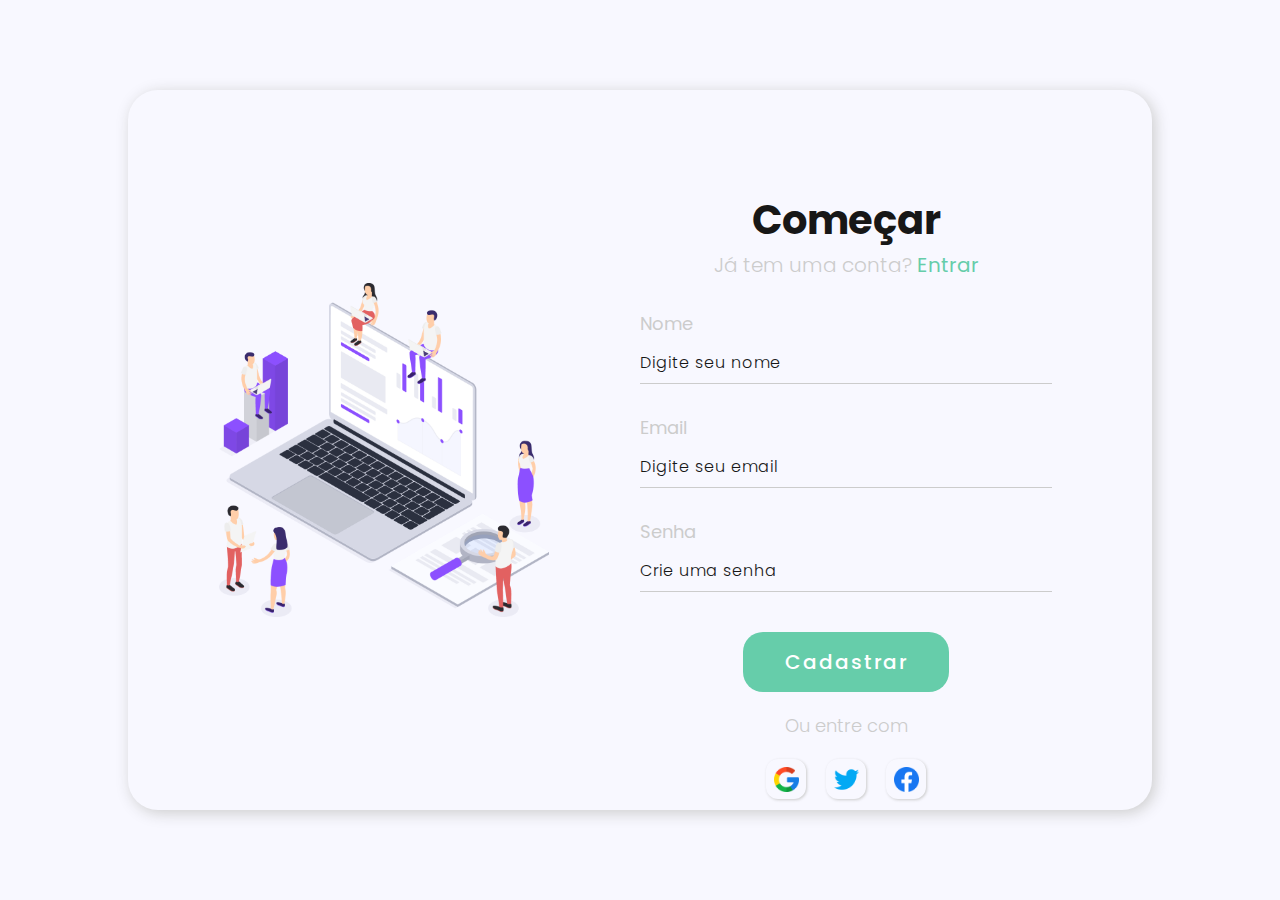
==== index.html @ 8dbf0e42 "subindo projeto ao github" ====
<!DOCTYPE html>
<html lang="en">
<head>

    <meta charset="UTF-8">
    <meta http-equiv="X-UA-Compatible" content="IE=edge">
    <meta name="viewport" content="width=device-width, initial-scale=1.0">
    <link rel="shortcut icon" href="assets/images/favicon-32x32.png" type="image/x-icon">
    <link rel="stylesheet"  type="text/css" href="assets/css/style.css">
    <title>Validador de Formulário</title>

</head>
<body>
    
    <main>
        <article>
            <div class="areaSignUp">
                <div class="areaImage">
                    <img src="assets/images/bg-image.png" alt="Image Background">
                </div>
                <div class="signUp">
                    <h2>Começar</h2>
                    <p>Já tem uma conta? <a href="" title="Entrar">Entrar</a></p>
                    <form action="">
                        <label for="">
                            Nome <br>
                            <input type="text" name="name" placeholder="Digite seu nome" data-rules="required/min=2">
                        </label>
                        <label for="">
                            Email <br>
                            <input type="email" name="email" placeholder="Digite seu email" data-rules="required/email">
                        </label>
                        <label for="">
                            Senha <br>
                            <input type="password" name="password" placeholder="Crie uma senha" data-rules="required/min=8">
                        </label>
                        <button>Cadastrar</button>
                    </form>
                    <p class="connectWith">Ou entre com</p>
                    <div class="areaSocials">
                        <a href="" class="icon" title="Conectar com google"><img src="assets/images/google.png" alt="Logo Google"></a>
                        <a href="" class="icon" title="Conectar com twitter"><img src="assets/images/twitter.png" alt="Logo Twitter"></a>
                        <a href="" class="icon" title="Conectar com facebook"><img src="assets/images/facebook.png" alt=""></a>
                    </div>
                </div>
            </div>
        </article>

    </main>

    <script src="assets/js/script.js"></script>
</body>
</html>
---- assets/css/style.css ----
/* FONTES */
@import url('https://fonts.googleapis.com/css2?family=Poppins:wght@100;200;300;400;500;600;700;800;900&display=swap');


* {
    margin:0;
    padding:0;
    border:0;
    box-sizing:border-box;
    font-family:'Poppins';
} 
main {
    background-color:#F8F8FF;
    height:100vh;
    display:flex;
    justify-content:center;
    align-items:center;
}
article {
    background-color:#F8F8FF;
    width:80%;
    height:80%;
    border-radius:30px;
    padding:50px;
    box-shadow:3px 3px 15px #CCC;
}
.areaSignUp {
    height:100%;
    display:flex;
}
.areaImage {
    flex:1;
    display:flex;
    justify-content:center;
    align-items:center;
}
.areaImage img {
    max-width:80%;
    max-height:80%;
}
.signUp {
    flex:1;
    display:flex;
    flex-direction:column;
    align-items:center;
    padding:50px;
}
.signUp h2 {
    color:#171717;
    font-size:40px;
}
.signUp p {
    color:#CCC;
    font-size:20px;
    font-weight:300;

}
.signUp p a {
    text-decoration:none;
    color:#66CDAA;
    font-weight:400;
}
.signUp form {
    margin-top:30px;
    width:100%;
    display:flex;
    flex-direction:column;
}
.signUp form label {
    color:#CCC;
    font-weight:400;
    font-size:18px;
    margin-bottom:30px;
}
.signUp form label input {
    width:100%;
    background-color:transparent;
    border-bottom:1px solid #CCC;
    outline:0;
    padding:8px 8px 8px 0;
    font-size:16px;
    margin-top:5px;
    font-weight:500;
    color:#171717;
    letter-spacing:1px;
}
.error {
    margin-top:5px;
    color:#FF6347;
}
.signUp form label input::placeholder {
    color:#171717;
    font-size:16px;
    font-weight:300;
}
.signUp form label input[type=password]::placeholder {
    letter-spacing:1px;
}
.signUp form label input[type=password] {
    letter-spacing:5px;
}
.signUp form button {
    padding:15px 20px;
    background-color:#66CDAA;
    border-radius:20px;
    width:50%;
    margin:auto;
    font-weight:500;
    color:#FFF;
    font-size:20px;
    letter-spacing:2px;
    margin-top:10px;
    cursor:pointer;
}
.signUp .connectWith {
    margin-top:20px;
    font-size:18px;
}
.signUp .areaSocials { 
    margin-top:20px;
    display:flex;
}
.areaSocials a {
    margin-right:20px;
    text-decoration:none;
    width:40px;
    height:40px;
    border-radius:30%;
    display:flex;
    justify-content:center;
    align-items:center;
    box-shadow:1px 1px 3px #CCC;
}
.areaSocials a:hover {
    background-color:#F5F5F5;
    transition:all ease 0.5s;
}
.areaSocials a:last-child {
    margin-right:0;
}
.areaSocials a img {
    max-width:25px;
    max-height:25px;
}
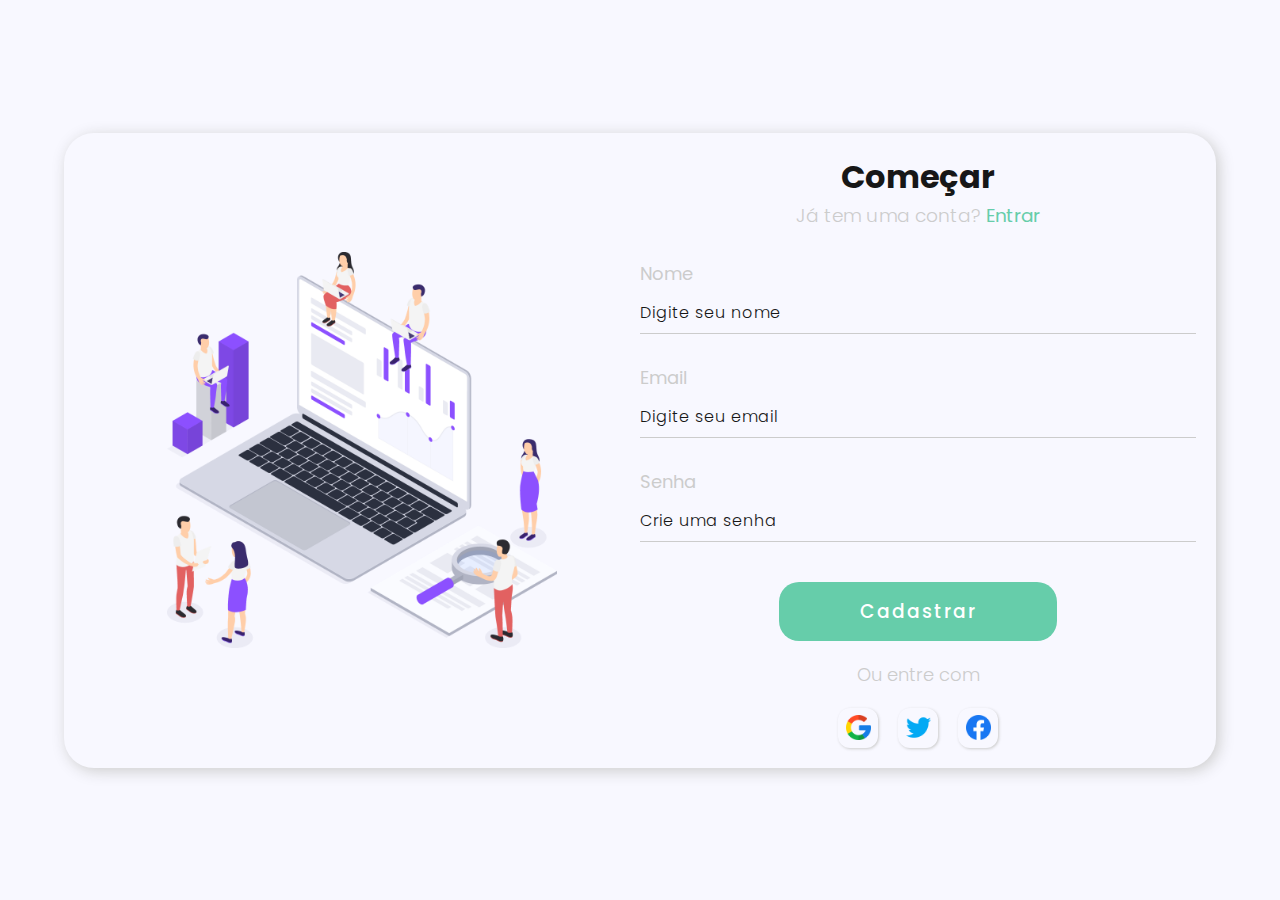
==== commit 762bacbf: "responsivizando a página" ====
--- a/index.html
+++ b/index.html
@@ -45,7 +45,6 @@
                 </div>
             </div>
         </article>
-
     </main>
 
     <script src="assets/js/script.js"></script>
--- a/assets/css/style.css
+++ b/assets/css/style.css
@@ -1,27 +1,26 @@
 /* FONTES */
 @import url('https://fonts.googleapis.com/css2?family=Poppins:wght@100;200;300;400;500;600;700;800;900&display=swap');
-
-
 * {
     margin:0;
     padding:0;
     border:0;
     box-sizing:border-box;
     font-family:'Poppins';
-} 
+}
 main {
+    min-height:100vh;
     background-color:#F8F8FF;
-    height:100vh;
     display:flex;
     justify-content:center;
     align-items:center;
 }
 article {
     background-color:#F8F8FF;
-    width:80%;
-    height:80%;
+    width:90vw;
+    height:100%;
+    max-height:800px;
     border-radius:30px;
-    padding:50px;
+    padding:20px;
     box-shadow:3px 3px 15px #CCC;
 }
 .areaSignUp {
@@ -35,25 +34,23 @@
     align-items:center;
 }
 .areaImage img {
-    max-width:80%;
-    max-height:80%;
+    max-width:70%;
+    max-height:70%;
 }
 .signUp {
     flex:1;
     display:flex;
     flex-direction:column;
     align-items:center;
-    padding:50px;
 }
 .signUp h2 {
     color:#171717;
-    font-size:40px;
+    font-size: calc(60% + 2.5vmin);
 }
 .signUp p {
     color:#CCC;
-    font-size:20px;
+    font-size:calc( 60% + 1vmin);
     font-weight:300;
-
 }
 .signUp p a {
     text-decoration:none;
@@ -85,6 +82,7 @@
     letter-spacing:1px;
 }
 .error {
+    font-size:15px;
     margin-top:5px;
     color:#FF6347;
 }
@@ -107,7 +105,7 @@
     margin:auto;
     font-weight:500;
     color:#FFF;
-    font-size:20px;
+    font-size:calc( 60% + 1vmin);
     letter-spacing:2px;
     margin-top:10px;
     cursor:pointer;
@@ -141,4 +139,38 @@
 .areaSocials a img {
     max-width:25px;
     max-height:25px;
-} +} 
+
+/* Responsivity */
+@media only screen and (max-width: 800px) {
+    main {
+        padding:30px;
+    }
+    article {
+        max-height:100%;
+        height:auto;
+    }
+    .areaSignUp {
+        flex-direction:column;
+    }
+    .areaImage img {
+        width:200px
+    }
+    .signUp {
+        margin-top:50px;
+    }
+    .signUp h2 {
+        font-size:30px;
+    }
+    .signUp p {
+        font-size:20px;
+    }
+}
+@media only screen and (max-width: 500px) {
+    .signUp h2 {
+        font-size:25px;
+    }
+    .signUp p {
+        font-size:15px;
+    }
+}